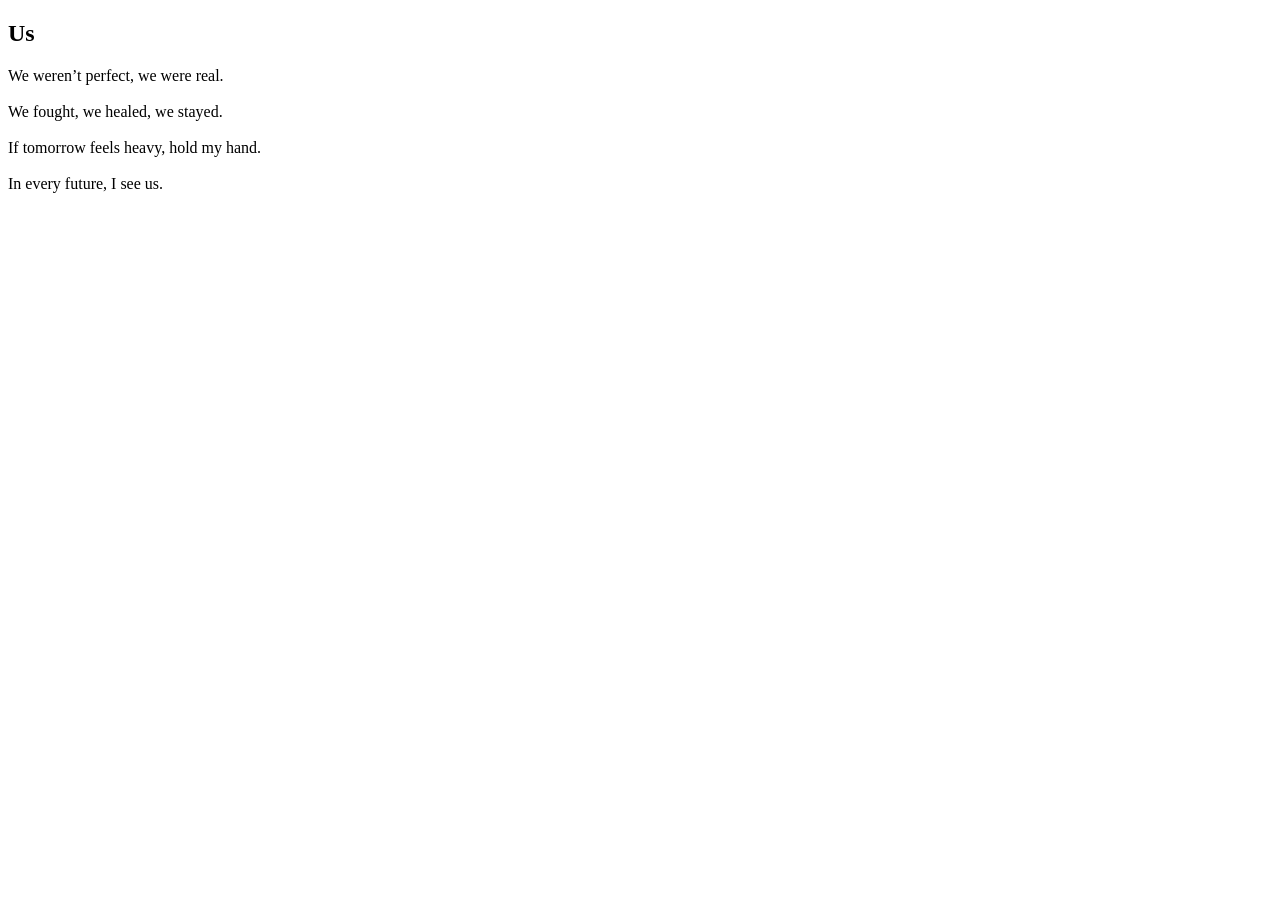
==== poem.html @ 4f8bf293 "Create poem.html" ====
<!DOCTYPE html>
<html>
<head>
<meta charset="UTF-8">
<title>Us</title>
<link rel="stylesheet" href="css/style.css">
</head>
<body class="page5">

<div class="poem">
  <h2>Us</h2>
  <p>
    We weren’t perfect, we were real.<br><br>
    We fought, we healed, we stayed.<br><br>
    If tomorrow feels heavy,
    hold my hand.<br><br>
    In every future,
    I see us.
  </p>
</div>

</body>
</html>
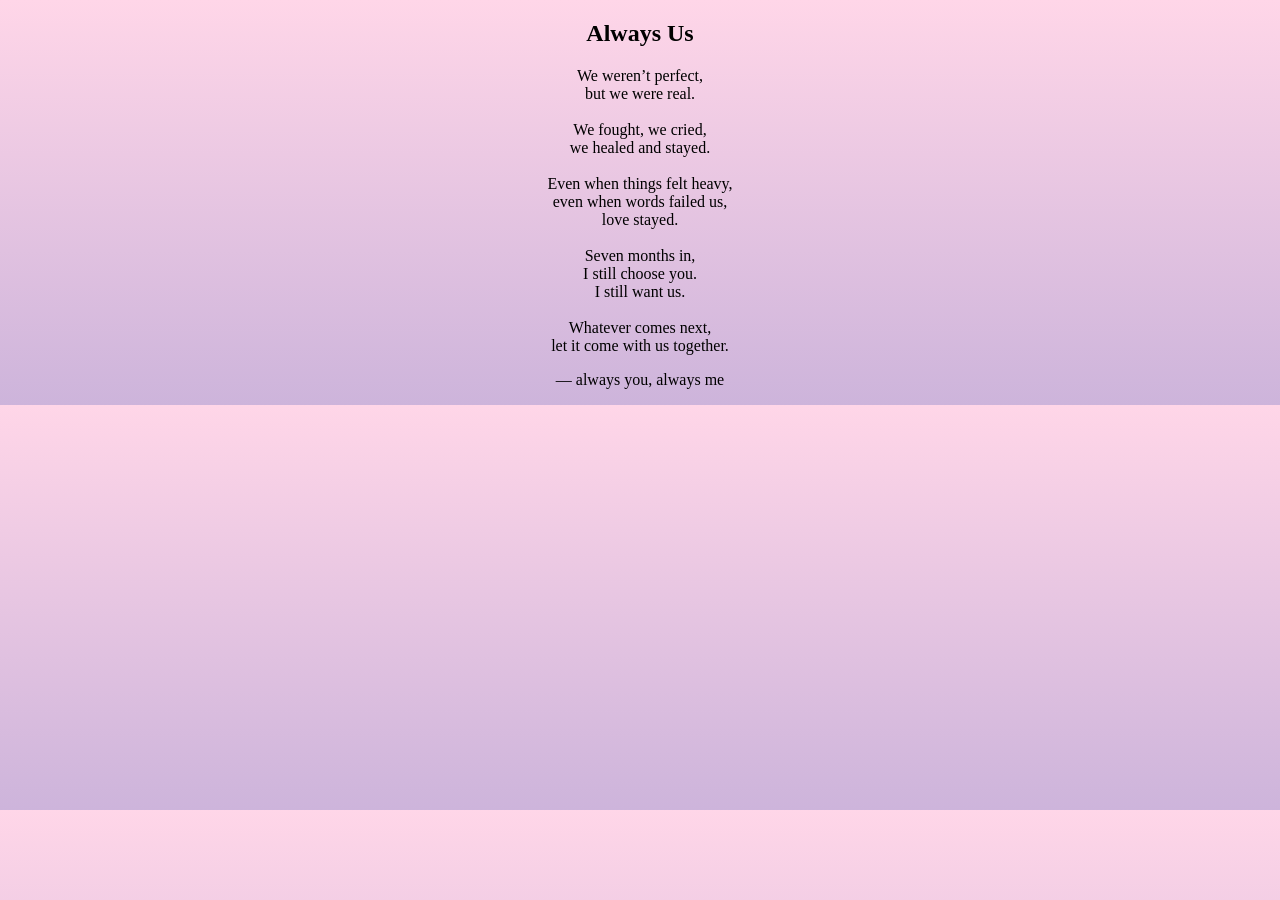
==== commit 03fb3c13: "Update poem.html" ====
--- a/poem.html
+++ b/poem.html
@@ -1,23 +1,47 @@
 <!DOCTYPE html>
-<html>
+<html lang="en">
 <head>
-<meta charset="UTF-8">
-<title>Us</title>
-<link rel="stylesheet" href="css/style.css">
+  <meta charset="UTF-8">
+  <title>Always Us</title>
+  <link rel="stylesheet" href="style.css">
 </head>
 <body class="page5">
 
-<div class="poem">
-  <h2>Us</h2>
-  <p>
-    We weren’t perfect, we were real.<br><br>
-    We fought, we healed, we stayed.<br><br>
-    If tomorrow feels heavy,
-    hold my hand.<br><br>
-    In every future,
-    I see us.
-  </p>
-</div>
+  <!-- Floating hearts -->
+  <div class="hearts"></div>
 
+  <!-- Tree -->
+  <div class="tree">
+    <div class="trunk"></div>
+    <div class="leaves"></div>
+  </div>
+
+  <!-- Text container -->
+  <div class="poem-card">
+    <h2>Always Us</h2>
+    <p>
+      We weren’t perfect,<br>
+      but we were real.<br><br>
+
+      We fought, we cried,<br>
+      we healed and stayed.<br><br>
+
+      Even when things felt heavy,<br>
+      even when words failed us,<br>
+      love stayed.<br><br>
+
+      Seven months in,<br>
+      I still choose you.<br>
+      I still want us.<br><br>
+
+      Whatever comes next,<br>
+      let it come with us together.
+    </p>
+
+    <div class="divider"></div>
+    <p class="closing">— always you, always me</p>
+  </div>
+
+  <script src="main.js"></script>
 </body>
 </html>
--- a/style.css
+++ b/style.css
@@ -0,0 +1,118 @@
+body {
+  margin: 0;
+  font-family: Georgia, serif;
+  text-align: center;
+  background: linear-gradient(#ffd6e8,#cdb4db);
+}
+
+.container { padding: 40px; }
+
+.hero-img {
+  width: 220px;
+  border-radius: 20px;
+  box-shadow: 0 10px 30px rgba(0,0,0,.3);
+}
+
+.letter {
+  max-width: 700px;
+  margin: auto;
+  line-height: 1.8;
+}
+
+.btn {
+  display: inline-block;
+  margin: 30px;
+  padding: 12px 25px;
+  background: #ff6f91;
+  color: white;
+  border-radius: 25px;
+  text-decoration: none;
+}
+
+/* HEARTS */
+.hearts {
+  position: fixed;
+  inset: 0;
+  pointer-events: none;
+}
+
+.heart {
+  position: absolute;
+  bottom: -20px;
+  width: 14px;
+  height: 14px;
+  background: pink;
+  transform: rotate(45deg);
+  animation: floatUp linear forwards;
+}
+
+.heart::before,.heart::after{
+  content:"";
+  width:14px;height:14px;
+  background:pink;
+  border-radius:50%;
+  position:absolute;
+}
+
+.heart::before{top:-7px}
+.heart::after{left:-7px}
+
+@keyframes floatUp {
+  to { transform: translateY(-110vh) rotate(45deg); opacity:0; }
+}
+
+/* TREE */
+.tree img {
+  width:120px;
+  margin:10px;
+  animation:swing 3s infinite alternate;
+}
+
+@keyframes swing {
+  from{transform:rotate(-3deg)}
+  to{transform:rotate(3deg)}
+}
+
+/* OCEAN */
+.ocean {
+  height:100vh;
+  background:linear-gradient(#89cff0,#004e92);
+  display:flex;
+  justify-content:center;
+  align-items:center;
+}
+
+.ship {
+  background:white;
+  padding:20px;
+  border-radius:10px;
+  animation:sail 12s linear infinite, bob 2s ease-in-out infinite;
+}
+
+@keyframes sail {
+  from{transform:translateX(-100vw)}
+  to{transform:translateX(100vw)}
+}
+
+@keyframes bob {
+  50%{transform:translateY(10px)}
+}
+
+/* TIMELINE */
+.timeline div {
+  opacity:0;
+  transform:translateY(40px);
+  transition:1s;
+  margin:40px;
+  font-size:22px;
+}
+
+.timeline div.show {
+  opacity:1;
+  transform:none;
+}
+
+.poem {
+  margin-top:120px;
+  font-size:24px;
+}
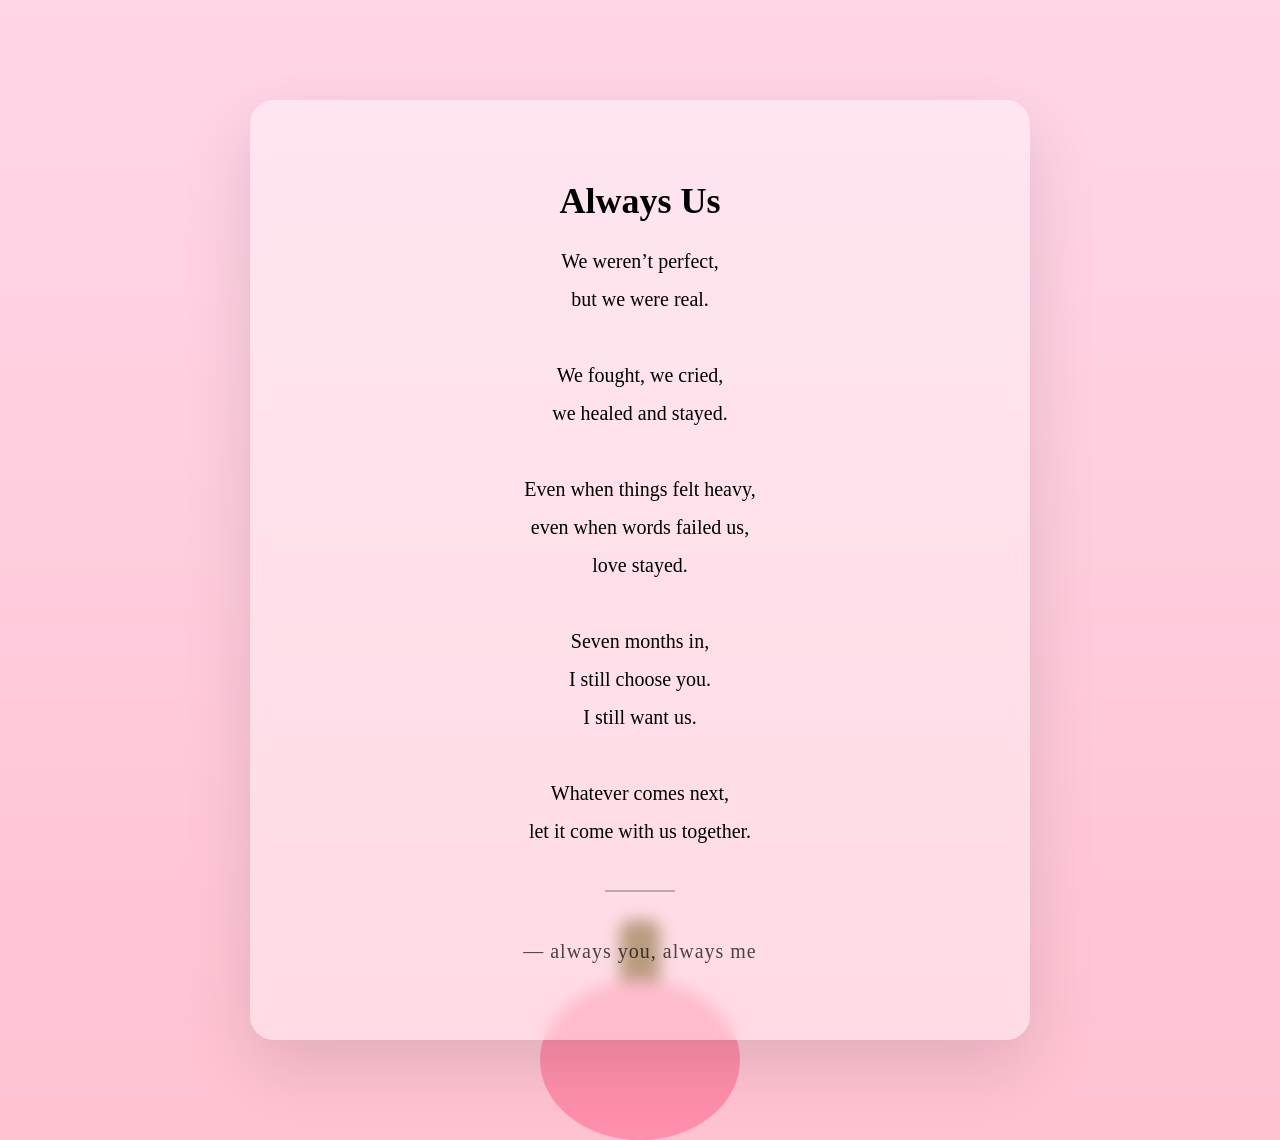
==== commit 1c746477: "Update poem.html" ====
--- a/poem.html
+++ b/poem.html
@@ -3,7 +3,7 @@
 <head>
   <meta charset="UTF-8">
   <title>Always Us</title>
-  <link rel="stylesheet" href="style.css">
+  <link rel="stylesheet" href="css/style.css">
 </head>
 <body class="page5">
 
@@ -42,6 +42,6 @@
     <p class="closing">— always you, always me</p>
   </div>
 
-  <script src="main.js"></script>
+  <script src="js/main.js"></script>
 </body>
 </html>
--- a/css/style.css
+++ b/css/style.css
@@ -0,0 +1,256 @@
+body {
+  margin: 0;
+  font-family: Georgia, serif;
+  text-align: center;
+  background: linear-gradient(#ffd6e8,#cdb4db);
+}
+
+.container { padding: 40px; }
+
+.hero-img {
+  width: 220px;
+  border-radius: 20px;
+  box-shadow: 0 10px 30px rgba(0,0,0,.3);
+}
+
+.letter {
+  max-width: 700px;
+  margin: auto;
+  line-height: 1.8;
+}
+
+.btn {
+  display: inline-block;
+  margin: 30px;
+  padding: 12px 25px;
+  background: #ff6f91;
+  color: white;
+  border-radius: 25px;
+  text-decoration: none;
+}
+
+/* HEARTS */
+.hearts {
+  position: fixed;
+  inset: 0;
+  pointer-events: none;
+}
+
+.heart {
+  position: absolute;
+  bottom: -20px;
+  width: 14px;
+  height: 14px;
+  background: pink;
+  transform: rotate(45deg);
+  animation: floatUp linear forwards;
+}
+
+.heart::before,.heart::after{
+  content:"";
+  width:14px;height:14px;
+  background:pink;
+  border-radius:50%;
+  position:absolute;
+}
+
+.heart::before{top:-7px}
+.heart::after{left:-7px}
+
+@keyframes floatUp {
+  to { transform: translateY(-110vh) rotate(45deg); opacity:0; }
+}
+
+/* TREE */
+.tree img {
+  width:120px;
+  margin:10px;
+  animation:swing 3s infinite alternate;
+}
+
+@keyframes swing {
+  from{transform:rotate(-3deg)}
+  to{transform:rotate(3deg)}
+}
+
+/* OCEAN */
+.ocean {
+  height:100vh;
+  background:linear-gradient(#89cff0,#004e92);
+  display:flex;
+  justify-content:center;
+  align-items:center;
+}
+
+.ship {
+  background:white;
+  padding:20px;
+  border-radius:10px;
+  animation:sail 12s linear infinite, bob 2s ease-in-out infinite;
+}
+
+@keyframes sail {
+  from{transform:translateX(-100vw)}
+  to{transform:translateX(100vw)}
+}
+
+@keyframes bob {
+  50%{transform:translateY(10px)}
+}
+
+/* TIMELINE */
+.timeline div {
+  opacity:0;
+  transform:translateY(40px);
+  transition:1s;
+  margin:40px;
+  font-size:22px;
+}
+
+.timeline div.show {
+  opacity:1;
+  transform:none;
+}
+
+.poem {
+  margin-top:120px;
+  font-size:24px;
+}
+/* ===== FIX LAST PAGE (POEM) ===== */
+
+.page5 {
+  min-height: 100vh;
+  padding: 80px 20px;
+  overflow-y: auto;
+}
+
+.page5 body {
+  overflow-y: auto;
+}
+
+.poem {
+  max-width: 800px;
+  margin: 0 auto;
+  line-height: 1.8;
+  padding-bottom: 100px;
+}
+/* ===== LAST PAGE ===== */
+.page5 {
+  min-height: 100vh;
+  background: linear-gradient(180deg, #ffd6e8, #ffc2d1);
+  position: relative;
+  overflow-x: hidden;
+  padding: 100px 20px;
+  text-align: center;
+  font-family: Georgia, serif;
+}
+.poem-card {
+  max-width: 700px;
+  margin: 0 auto;
+  background: rgba(255, 255, 255, 0.4);
+  backdrop-filter: blur(8px);
+  border-radius: 24px;
+  padding: 50px 40px;
+  box-shadow: 0 25px 70px rgba(0,0,0,0.12);
+  animation: fadeUp 1.5s ease forwards;
+}
+
+.poem-card h2 {
+  font-size: 36px;
+  margin-bottom: 20px;
+}
+
+.poem-card p {
+  font-size: 20px;
+  line-height: 1.9;
+}
+
+.closing {
+  margin-top: 20px;
+  font-size: 18px;
+  opacity: 0.7;
+  letter-spacing: 1px;
+}
+
+.divider {
+  width: 70px;
+  height: 2px;
+  background: rgba(0,0,0,0.25);
+  margin: 40px auto;
+}
+
+@keyframes fadeUp {
+  from {
+    opacity: 0;
+    transform: translateY(30px);
+  }
+  to {
+    opacity: 1;
+    transform: translateY(0);
+  }
+}
+.hearts {
+  position: fixed;
+  inset: 0;
+  pointer-events: none;
+  z-index: 1;
+}
+
+.heart {
+  position: absolute;
+  bottom: -20px;
+  width: 14px;
+  height: 14px;
+  background: #ff5d8f;
+  transform: rotate(45deg);
+  animation: floatUp linear forwards;
+}
+
+.heart::before,
+.heart::after {
+  content: "";
+  position: absolute;
+  width: 14px;
+  height: 14px;
+  background: #ff5d8f;
+  border-radius: 50%;
+}
+
+.heart::before { top: -7px; left: 0; }
+.heart::after { left: -7px; top: 0; }
+
+@keyframes floatUp {
+  to {
+    transform: translateY(-120vh) rotate(45deg);
+    opacity: 0;
+  }
+}
+.tree {
+  position: absolute;
+  bottom: 0;
+  left: 50%;
+  transform: translateX(-50%);
+  z-index: 0;
+}
+
+.trunk {
+  width: 40px;
+  height: 140px;
+  background: #8b5a2b;
+  margin: 0 auto;
+  border-radius: 10px;
+}
+
+.leaves {
+  width: 200px;
+  height: 160px;
+  background: #ff8fab;
+  border-radius: 50%;
+  margin: -80px auto 0;
+  animation: sway 4s ease-in-out infinite;
+}
+
+@keyframes sway {
+  0%, 100% { transform: rotate(-2deg); }
+  50% { transform: rotate(2deg); }
+}
